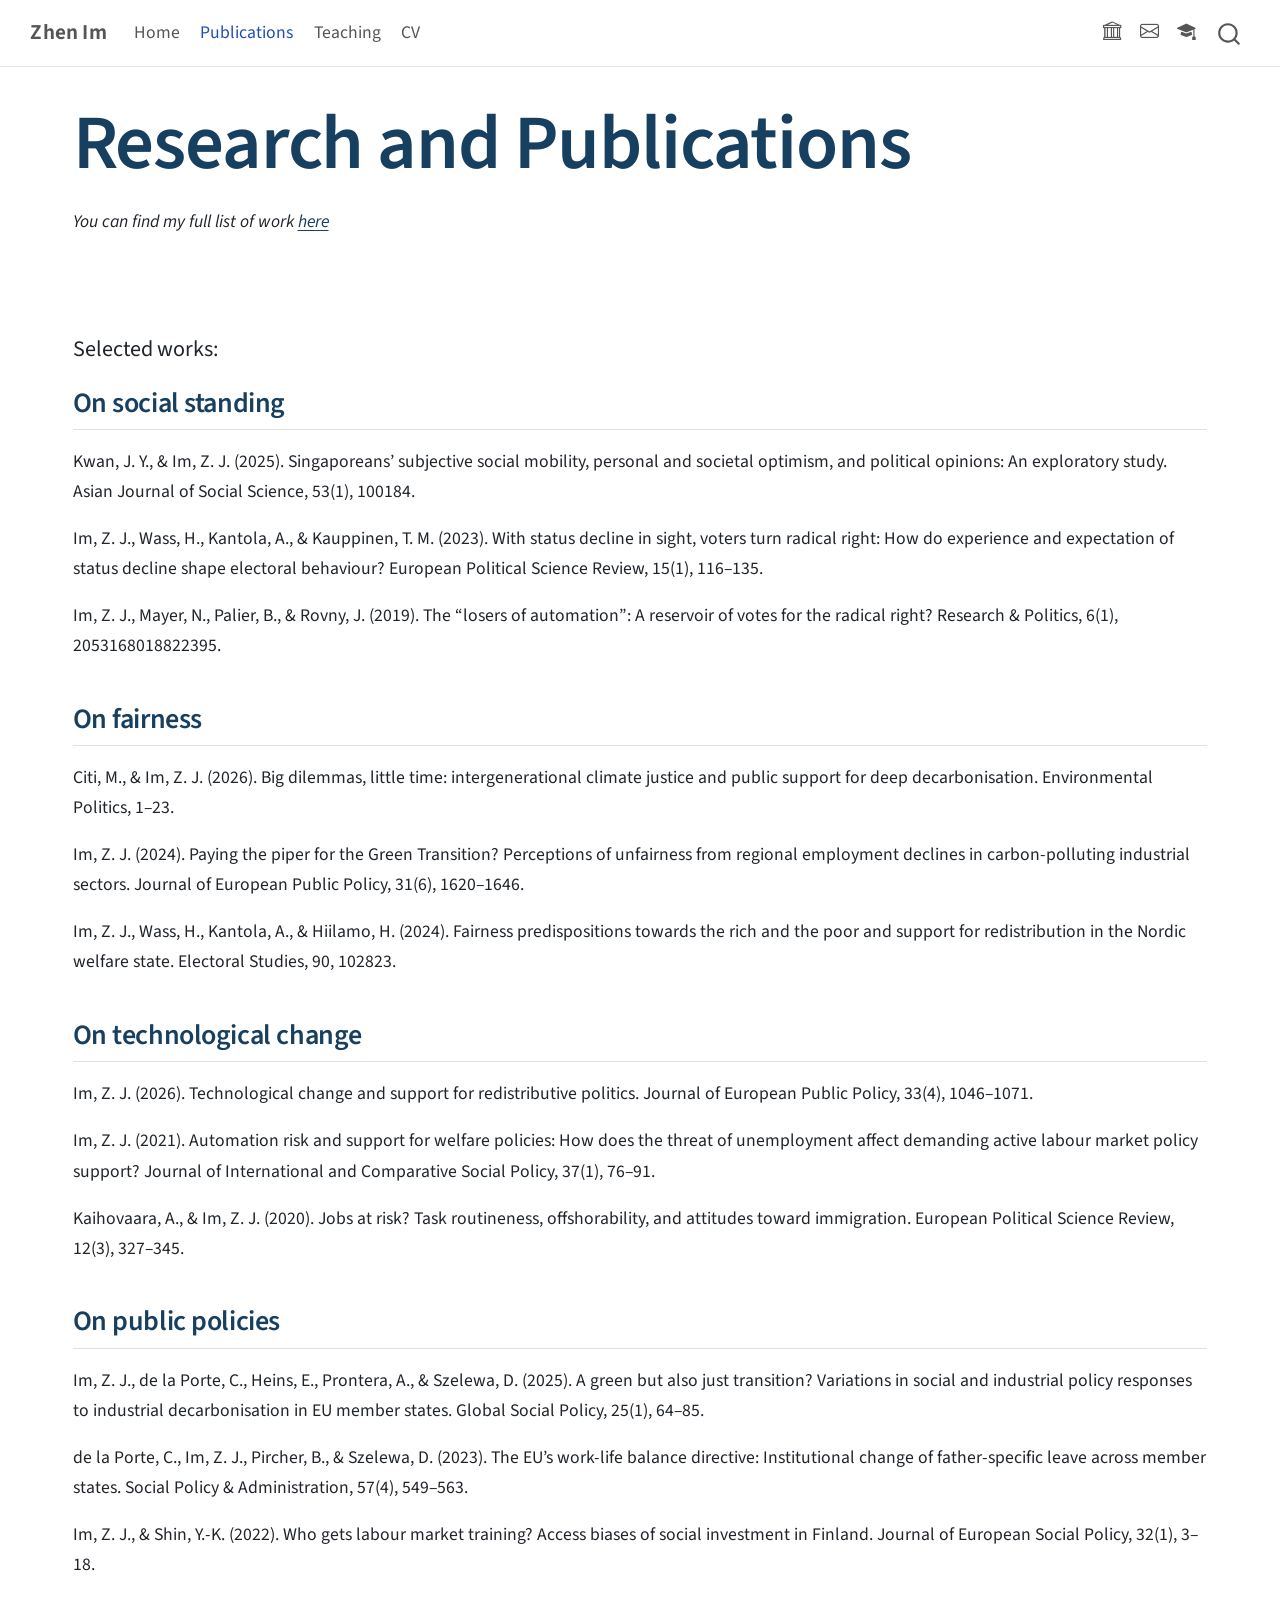
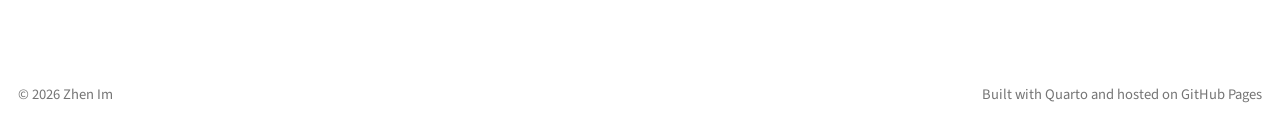
==== publications.html @ d4f25046 "Built site for gh-pages" ====
<!DOCTYPE html>
<html xmlns="http://www.w3.org/1999/xhtml" lang="en" xml:lang="en"><head>

<meta charset="utf-8">
<meta name="generator" content="quarto-1.11.9">

<meta name="viewport" content="width=device-width, initial-scale=1.0, user-scalable=yes">


<title>Research and Publications – Zhen Im</title>
<style>
/* Default styles provided by pandoc.
** See https://pandoc.org/MANUAL.html#variables-for-html for config info.
*/
span.smallcaps{font-variant: small-caps;}
div.columns{display: flex; gap: 1.5em;}
div.column{flex: auto;}
@media screen {
div.columns{gap: min(4vw, 1.5em);}
div.column{overflow-x: auto;}
}
div.hanging-indent{margin-left: 1.5em; text-indent: -1.5em;}
ul.task-list{list-style: none;}
ul.task-list li input[type="checkbox"] {
  width: 0.8em;
  margin: 0 0.8em 0.2em -1em; /* quarto-specific, see https://github.com/quarto-dev/quarto-cli/issues/4556 */ 
  vertical-align: middle;
}
</style>


<script src="site_libs/quarto-nav/quarto-nav.js"></script>
<script src="site_libs/quarto-nav/headroom.min.js"></script>
<script src="site_libs/clipboard/clipboard.min.js"></script>
<script src="site_libs/quarto-search/autocomplete.umd.js"></script>
<script src="site_libs/quarto-search/fuse.min.js"></script>
<script src="site_libs/quarto-search/quarto-search.js"></script>
<meta name="quarto:offset" content="./">
<script src="site_libs/quarto-html/quarto.js" type="module"></script>
<script src="site_libs/quarto-html/tabsets/tabsets.js" type="module"></script>
<script src="site_libs/quarto-html/scrollable-regions/scrollable-regions.js" type="module"></script>
<script src="site_libs/quarto-html/popper.min.js"></script>
<script src="site_libs/quarto-html/tippy.umd.min.js"></script>
<script src="site_libs/quarto-html/anchor.min.js"></script>
<link href="site_libs/quarto-html/tippy.css" rel="stylesheet">
<link href="site_libs/quarto-html/quarto-syntax-highlighting-63b5708e65d6cd79cd7618c58d0c21e7.css" rel="stylesheet" id="quarto-text-highlighting-styles">
<script src="site_libs/bootstrap/bootstrap.min.js"></script>
<link href="site_libs/bootstrap/bootstrap-icons.css" rel="stylesheet">
<link href="site_libs/bootstrap/bootstrap-48eea8e06ff06eb442a2daacfce5ac08.min.css" rel="stylesheet" append-hash="true" id="quarto-bootstrap" data-mode="light">
<script id="quarto-search-options" type="application/json">{
  "location": "navbar",
  "copy-button": false,
  "collapse-after": 3,
  "panel-placement": "end",
  "type": "overlay",
  "limit": 50,
  "keyboard-shortcut": [
    "f",
    "/",
    "s"
  ],
  "show-item-context": false,
  "language": {
    "search-no-results-text": "No results",
    "search-matching-documents-text": "matching documents",
    "search-copy-link-title": "Copy link to search",
    "search-hide-matches-text": "Hide additional matches",
    "search-more-match-text": "more match in this document",
    "search-more-matches-text": "more matches in this document",
    "search-clear-button-title": "Clear",
    "search-text-placeholder": "",
    "search-detached-cancel-button-title": "Cancel",
    "search-submit-button-title": "Submit",
    "search-label": "Search"
  }
}</script>
<style>html{ scroll-behavior: smooth; }</style>


<link rel="stylesheet" href="styles.css">
</head>

<body class="nav-fixed quarto-light"><a id="quarto-skip-link" class="visually-hidden-focusable" href="#quarto-document-content">Skip to main content</a>

<div id="quarto-search-results"></div>
  <header id="quarto-header" class="headroom fixed-top">
    <nav class="navbar navbar-expand-lg " data-bs-theme="dark" aria-label="Site">
      <div class="navbar-container container-fluid">
      <div class="navbar-brand-container mx-auto">
    <a class="navbar-brand" href="./index.html">
    <span class="navbar-title">Zhen Im</span>
    </a>
  </div>
          <button class="navbar-toggler" type="button" data-bs-toggle="collapse" data-bs-target="#navbarCollapse" aria-controls="navbarCollapse" aria-expanded="false" aria-label="Toggle navigation" onclick="if (window.quartoToggleHeadroom) { window.quartoToggleHeadroom(); }">
  <span class="navbar-toggler-icon"></span>
</button>
          <div class="collapse navbar-collapse" id="navbarCollapse">
            <ul class="navbar-nav navbar-nav-scroll me-auto">
  <li class="nav-item">
    <a class="nav-link" href="./index.html"> 
<span class="menu-text">Home</span></a>
  </li>  
  <li class="nav-item">
    <a class="nav-link active" href="./publications.html" aria-current="page"> 
<span class="menu-text">Publications</span></a>
  </li>  
  <li class="nav-item">
    <a class="nav-link" href="./teaching.html"> 
<span class="menu-text">Teaching</span></a>
  </li>  
  <li class="nav-item">
    <a class="nav-link" href="./cv.html"> 
<span class="menu-text">CV</span></a>
  </li>  
</ul>
            <ul class="navbar-nav navbar-nav-scroll ms-auto">
  <li class="nav-item compact">
    <a class="nav-link" href="https://www.lut.fi/en/profiles/zhen-im"> <i class="bi bi-bank" role="img" aria-label="University profile">
</i> 
<span class="menu-text"></span></a>
  </li>  
  <li class="nav-item compact">
    <a class="nav-link" href="mailto:Zhen.Im@lut.fi"> <i class="bi bi-envelope" role="img" aria-label="Email">
</i> 
<span class="menu-text"></span></a>
  </li>  
  <li class="nav-item compact">
    <a class="nav-link" href="https://scholar.google.com/citations?user=ouNIWlcAAAAJ&amp;hl=en"> <i class="bi bi-mortarboard-fill" role="img" aria-label="Google Scholar">
</i> 
<span class="menu-text"></span></a>
  </li>  
</ul>
          </div> <!-- /navcollapse -->
            <div class="quarto-navbar-tools">
</div>
            <div id="quarto-search" class="" title="Search"></div>
      </div> <!-- /container-fluid -->
    </nav>
</header>
<!-- content -->
<div id="quarto-content" class="quarto-container page-columns page-rows-contents page-layout-full page-navbar">
<!-- sidebar -->
<!-- margin-sidebar -->
    
<!-- main -->
<main class="content column-page" id="quarto-document-content" tabindex="-1">

<header id="title-block-header" class="quarto-title-block default">
<div class="quarto-title">
<h1 class="title">Research and Publications</h1>
</div>



<div class="quarto-title-meta column-page">

    
  
    
  </div>
  


</header>


<p><em>You can find my full list of work <a href="https://scholar.google.com/citations?user=ouNIWlcAAAAJ&amp;hl=en">here</a></em></p>
<p><br> <br></p>
<div class="hero-text">
<p><span style="font-size: 1.25em;">Selected works:</span></p>
</div>
<section id="on-social-standing" class="level2">
<h2 class="anchored" data-anchor-id="on-social-standing">On social standing</h2>
<p>Kwan, J. Y., &amp; Im, Z. J. (2025). Singaporeans’ subjective social mobility, personal and societal optimism, and political opinions: An exploratory study. Asian Journal of Social Science, 53(1), 100184.</p>
<p>Im, Z. J., Wass, H., Kantola, A., &amp; Kauppinen, T. M. (2023). With status decline in sight, voters turn radical right: How do experience and expectation of status decline shape electoral behaviour? European Political Science Review, 15(1), 116–135.</p>
<p>Im, Z. J., Mayer, N., Palier, B., &amp; Rovny, J. (2019). The “losers of automation”: A reservoir of votes for the radical right? Research &amp; Politics, 6(1), 2053168018822395.</p>
</section>
<section id="on-fairness" class="level2">
<h2 class="anchored" data-anchor-id="on-fairness">On fairness</h2>
<p>Citi, M., &amp; Im, Z. J. (2026). Big dilemmas, little time: intergenerational climate justice and public support for deep decarbonisation. Environmental Politics, 1–23.</p>
<p>Im, Z. J. (2024). Paying the piper for the Green Transition? Perceptions of unfairness from regional employment declines in carbon-polluting industrial sectors. Journal of European Public Policy, 31(6), 1620–1646.</p>
<p>Im, Z. J., Wass, H., Kantola, A., &amp; Hiilamo, H. (2024). Fairness predispositions towards the rich and the poor and support for redistribution in the Nordic welfare state. Electoral Studies, 90, 102823.</p>
</section>
<section id="on-technological-change" class="level2">
<h2 class="anchored" data-anchor-id="on-technological-change">On technological change</h2>
<p>Im, Z. J. (2026). Technological change and support for redistributive politics. Journal of European Public Policy, 33(4), 1046–1071.</p>
<p>Im, Z. J. (2021). Automation risk and support for welfare policies: How does the threat of unemployment affect demanding active labour market policy support? Journal of International and Comparative Social Policy, 37(1), 76–91.</p>
<p>Kaihovaara, A., &amp; Im, Z. J. (2020). Jobs at risk? Task routineness, offshorability, and attitudes toward immigration. European Political Science Review, 12(3), 327–345.</p>
</section>
<section id="on-public-policies" class="level2">
<h2 class="anchored" data-anchor-id="on-public-policies">On public policies</h2>
<p>Im, Z. J., de la Porte, C., Heins, E., Prontera, A., &amp; Szelewa, D. (2025). A green but also just transition? Variations in social and industrial policy responses to industrial decarbonisation in EU member states. Global Social Policy, 25(1), 64–85.</p>
<p>de la Porte, C., Im, Z. J., Pircher, B., &amp; Szelewa, D. (2023). The EU’s work-life balance directive: Institutional change of father-specific leave across member states. Social Policy &amp; Administration, 57(4), 549–563.</p>
<p>Im, Z. J., &amp; Shin, Y.-K. (2022). Who gets labour market training? Access biases of social investment in Finland. Journal of European Social Policy, 32(1), 3–18.</p>


</section>

</main> <!-- /main -->
<script id="quarto-html-after-body" type="application/javascript">
  window.document.addEventListener("DOMContentLoaded", function (event) {
    const icon = "";
    const anchorJS = new window.AnchorJS();
    anchorJS.options = {
      placement: 'right',
      icon: icon
    };
    anchorJS.add('.anchored');
    const isCodeAnnotation = (el) => {
      for (const clz of el.classList) {
        if (clz.startsWith('code-annotation-')) {                     
          return true;
        }
      }
      return false;
    }
    const onCopySuccess = function(e) {
      // button target
      const button = e.trigger;
      // don't keep focus
      button.blur();
      // flash "checked"
      button.classList.add('code-copy-button-checked');
      var currentTitle = button.getAttribute("title");
      button.setAttribute("title", "Copied!");
      let tooltip;
      if (window.bootstrap) {
        button.setAttribute("data-bs-toggle", "tooltip");
        button.setAttribute("data-bs-placement", "left");
        button.setAttribute("data-bs-title", "Copied!");
        tooltip = new bootstrap.Tooltip(button, 
          { trigger: "manual", 
            customClass: "code-copy-button-tooltip",
            offset: [0, -8]});
        tooltip.show();    
      }
      setTimeout(function() {
        if (tooltip) {
          tooltip.hide();
          button.removeAttribute("data-bs-title");
          button.removeAttribute("data-bs-toggle");
          button.removeAttribute("data-bs-placement");
        }
        button.setAttribute("title", currentTitle);
        button.classList.remove('code-copy-button-checked');
      }, 1000);
      // clear code selection
      e.clearSelection();
    }
    const getTextToCopy = function(trigger) {
      const outerScaffold = trigger.parentElement.cloneNode(true);
      const codeEl = outerScaffold.querySelector('code');
      for (const childEl of codeEl.children) {
        if (isCodeAnnotation(childEl)) {
          childEl.remove();
        }
      }
      return codeEl.innerText;
    }
    const clipboard = new window.ClipboardJS('.code-copy-button:not([data-in-quarto-modal])', {
      text: getTextToCopy
    });
    clipboard.on('success', onCopySuccess);
    if (window.document.getElementById('quarto-embedded-source-code-modal')) {
      const clipboardModal = new window.ClipboardJS('.code-copy-button[data-in-quarto-modal]', {
        text: getTextToCopy,
        container: window.document.getElementById('quarto-embedded-source-code-modal')
      });
      clipboardModal.on('success', onCopySuccess);
    }
      var localhostRegex = new RegExp(/^(?:http|https):\/\/localhost\:?[0-9]*\//);
      var mailtoRegex = new RegExp(/^mailto:/);
        var filterRegex = new RegExp("https:\/\/zhen-im\.github\.io");
      const newWindowLabel = "(opens in a new tab)";
      const newWindowNoteId = "quarto-ext-newwindow-label";
      // Links reference one hidden label through aria-describedby, so the
      // announcement never changes their accessible name.
      var describeNewWindow = (link) => {
        if (!window.document.getElementById(newWindowNoteId)) {
          var newWindowNote = window.document.createElement("span");
          newWindowNote.id = newWindowNoteId;
          newWindowNote.hidden = true;
          newWindowNote.textContent = newWindowLabel;
          window.document.body.appendChild(newWindowNote);
        }
        var describedBy = (link.getAttribute("aria-describedby") || "").split(/\s+/).filter(Boolean);
        if (!describedBy.includes(newWindowNoteId)) {
          describedBy.push(newWindowNoteId);
          link.setAttribute("aria-describedby", describedBy.join(" "));
        }
      }
      var isInternal = (href) => {
          return filterRegex.test(href) || localhostRegex.test(href) || mailtoRegex.test(href);
      }
      // Inspect non-navigation links and adorn them if external
      window.quartoDecorateExternalLinks = function (root) {
     var links = (root || window.document).querySelectorAll('a[href]:not(.nav-link):not(.navbar-brand):not(.toc-action):not(.sidebar-link):not(.sidebar-item-toggle):not(.pagination-link):not(.no-external):not([aria-hidden]):not(.dropdown-item):not(.quarto-navigation-tool):not(.about-link)');
      for (var i=0; i<links.length; i++) {
        const link = links[i];
        if (!isInternal(link.href)) {
          // undo the damage that might have been done by quarto-nav.js in the case of
          // links that we want to consider external
          if (link.dataset.originalHref !== undefined) {
            link.href = link.dataset.originalHref;
          }
            // target, if specified
            link.setAttribute("target", "_blank");
            if (link.getAttribute("rel") === null) {
              link.setAttribute("rel", "noopener");
            }
            describeNewWindow(link);
          if (!link.classList.contains('no-external-icon')) {
          }
        }
      }
      };
      window.quartoDecorateExternalLinks(window.document);
    // Esc closes the popup (WCAG 1.4.13) and focus leaving both trigger and
    // popup closes it (WCAG 2.4.11); tippy handles neither for interactive popups.
    const hideOnEscAndFocusOut = {
      name: 'hideOnEscAndFocusOut',
      defaultValue: true,
      fn(instance) {
        const dismiss = () => {
          // A show scheduled by the trigger delay would otherwise reopen it
          instance.clearDelayTimeouts();
          instance.hide();
        };
        const onKeyDown = (event) => {
          if (event.key !== 'Escape') {
            return;
          }
          // Keep Esc from also reaching page handlers (e.g. reveal.js overview),
          // except an open reveal.js slide menu, which Esc should close too.
          // The menu handles keys only when its keyboard option is on.
          const menuHandlesEsc = window.Reveal?.getPlugin?.('menu')?.isOpen() &&
            window.Reveal.getConfig().menu?.keyboard !== false;
          if (!menuHandlesEsc) {
            event.stopPropagation();
          }
          if (instance.popper.contains(window.document.activeElement)) {
            // Disabled while refocusing so the focus trigger does not reopen it
            instance.disable();
            instance.reference.focus();
            instance.enable();
          }
          dismiss();
        };
        const onFocusOut = (event) => {
          const target = event.relatedTarget;
          if (target && !instance.reference.contains(target) &&
              !instance.popper.contains(target)) {
            dismiss();
          }
        };
        // On the trigger too: a click trigger (code-annotations: select) has no
        // blur handling. Attached for the instance's lifetime so leaving the
        // trigger also cancels a show still pending on the trigger delay.
        instance.reference.addEventListener('focusout', onFocusOut);
        return {
          onShow() {
            window.document.addEventListener('keydown', onKeyDown, true);
            instance.popper.addEventListener('focusout', onFocusOut);
          },
          onHide() {
            window.document.removeEventListener('keydown', onKeyDown, true);
            instance.popper.removeEventListener('focusout', onFocusOut);
          },
          onDestroy() {
            instance.reference.removeEventListener('focusout', onFocusOut);
          },
        };
      },
    };
    function tippyHover(el, contentFn, onTriggerFn, onUntriggerFn) {
      const config = {
        allowHTML: true,
        maxWidth: 500,
        delay: 100,
        arrow: false,
        appendTo: function(el) {
            return el.parentElement;
        },
        interactive: true,
        interactiveBorder: 10,
        theme: 'quarto',
        placement: 'bottom-start',
        plugins: [hideOnEscAndFocusOut],
      };
      if (contentFn) {
        config.content = contentFn;
      }
      if (onTriggerFn) {
        config.onTrigger = onTriggerFn;
      }
      if (onUntriggerFn) {
        config.onUntrigger = onUntriggerFn;
      }
      window.tippy(el, config); 
    }
    const noterefs = window.document.querySelectorAll('a[role="doc-noteref"]');
    for (var i=0; i<noterefs.length; i++) {
      const ref = noterefs[i];
      tippyHover(ref, function() {
        // use id or data attribute instead here
        let href = ref.getAttribute('data-footnote-href') || ref.getAttribute('href');
        try { href = new URL(href).hash; } catch {}
        const id = href.replace(/^#\/?/, "");
        const note = window.document.getElementById(id);
        if (note) {
          return note.innerHTML;
        } else {
          return "";
        }
      });
    }
    const xrefs = window.document.querySelectorAll('a.quarto-xref');
    const processXRef = (id, note) => {
      // Strip column container classes
      const stripColumnClz = (el) => {
        el.classList.remove("page-full", "page-columns");
        if (el.children) {
          for (const child of el.children) {
            stripColumnClz(child);
          }
        }
      }
      stripColumnClz(note)
      if (id === null || id.startsWith('sec-')) {
        // Special case sections, only their first couple elements
        const container = document.createElement("div");
        if (note.children && note.children.length > 2) {
          container.appendChild(note.children[0].cloneNode(true));
          for (let i = 1; i < note.children.length; i++) {
            const child = note.children[i];
            if (child.tagName === "P" && child.innerText === "") {
              continue;
            } else {
              container.appendChild(child.cloneNode(true));
              break;
            }
          }
          if (window.Quarto?.typesetMath) {
            window.Quarto.typesetMath(container);
          }
          return container.innerHTML
        } else {
          if (window.Quarto?.typesetMath) {
            window.Quarto.typesetMath(note);
          }
          return note.innerHTML;
        }
      } else {
        // Remove any anchor links if they are present
        const anchorLink = note.querySelector('a.anchorjs-link');
        if (anchorLink) {
          anchorLink.remove();
        }
        if (window.Quarto?.typesetMath) {
          window.Quarto.typesetMath(note);
        }
        if (note.classList.contains("callout")) {
          return note.outerHTML;
        } else {
          return note.innerHTML;
        }
      }
    }
    for (var i=0; i<xrefs.length; i++) {
      const xref = xrefs[i];
      tippyHover(xref, undefined, function(instance) {
        instance.disable();
        let url = xref.getAttribute('href');
        let hash = undefined; 
        if (url.startsWith('#')) {
          hash = url;
        } else {
          try { hash = new URL(url).hash; } catch {}
        }
        if (hash) {
          const id = hash.replace(/^#\/?/, "");
          const note = window.document.getElementById(id);
          if (note !== null) {
            try {
              const html = processXRef(id, note.cloneNode(true));
              instance.setContent(html);
            } finally {
              instance.enable();
              instance.show();
            }
          } else {
            // See if we can fetch this
            fetch(url.split('#')[0])
            .then(res => res.text())
            .then(html => {
              const parser = new DOMParser();
              const htmlDoc = parser.parseFromString(html, "text/html");
              const note = htmlDoc.getElementById(id);
              if (note !== null) {
                const html = processXRef(id, note);
                instance.setContent(html);
              } 
            }).finally(() => {
              instance.enable();
              instance.show();
            });
          }
        } else {
          // See if we can fetch a full url (with no hash to target)
          // This is a special case and we should probably do some content thinning / targeting
          fetch(url)
          .then(res => res.text())
          .then(html => {
            const parser = new DOMParser();
            const htmlDoc = parser.parseFromString(html, "text/html");
            const note = htmlDoc.querySelector('main.content');
            if (note !== null) {
              // This should only happen for chapter cross references
              // (since there is no id in the URL)
              // remove the first header
              if (note.children.length > 0 && note.children[0].tagName === "HEADER") {
                note.children[0].remove();
              }
              const html = processXRef(null, note);
              instance.setContent(html);
            } 
          }).finally(() => {
            instance.enable();
            instance.show();
          });
        }
      }, function(instance) {
      });
    }
        let selectedAnnoteEl;
        const selectorForAnnotation = ( cell, annotation) => {
          let cellAttr = 'data-code-cell="' + cell + '"';
          let lineAttr = 'data-code-annotation="' +  annotation + '"';
          const selector = 'span[' + cellAttr + '][' + lineAttr + ']';
          return selector;
        }
        const selectCodeLines = (annoteEl) => {
          const doc = window.document;
          const targetCell = annoteEl.getAttribute("data-target-cell");
          const targetAnnotation = annoteEl.getAttribute("data-target-annotation");
          const annoteSpan = window.document.querySelector(selectorForAnnotation(targetCell, targetAnnotation));
          const lines = annoteSpan.getAttribute("data-code-lines").split(",");
          const lineIds = lines.map((line) => {
            return targetCell + "-" + line;
          })
          // Each band is positioned against its own containing block, which is
          // not the offsetParent of the lines, so place it from client rects.
          const placeBand = (band, firstEl, lastEl, codeBlock) => {
            const container = band.offsetParent;
            if (container === null) {
              return;
            }
            const containerRect = container.getBoundingClientRect();
            // Reveal.js scales slides with a transform, so convert client
            // pixels back to the CSS pixels of the container.
            const scale = containerRect.height / container.offsetHeight || 1;
            const firstRect = firstEl.getBoundingClientRect();
            const lastRect = lastEl.getBoundingClientRect();
            const top = (firstRect.top - containerRect.top) / scale - container.clientTop + container.scrollTop;
            const height = (lastRect.bottom - firstRect.top) / scale;
            band.style.top = top - 2 + "px";
            band.style.height = height + 4 + "px";
            if (codeBlock) {
              // Without the copy button wrapper, the containing block is wider
              // than the code block, so span the code block explicitly.
              const blockRect = codeBlock.getBoundingClientRect();
              band.style.left = (blockRect.left - containerRect.left) / scale - container.clientLeft + container.scrollLeft + "px";
              band.style.width = blockRect.width / scale + "px";
            }
          };
          if (lineIds.length > 0) {
            const el = window.document.getElementById(lineIds[0]);
            const lastEl = window.document.getElementById(lineIds[lineIds.length - 1]);
            const parent = el.parentElement.parentElement;
            // cook up a div (if necessary) and position it
            let div = window.document.getElementById("code-annotation-line-highlight");
            if (div === null) {
              div = window.document.createElement("div");
              div.setAttribute("id", "code-annotation-line-highlight");
              div.style.position = 'absolute';
              parent.appendChild(div);
            }
            placeBand(div, el, lastEl, parent.closest("div.sourceCode") || parent);
            let gutterDiv = window.document.getElementById("code-annotation-line-highlight-gutter");
            if (gutterDiv === null) {
              gutterDiv = window.document.createElement("div");
              gutterDiv.setAttribute("id", "code-annotation-line-highlight-gutter");
              gutterDiv.style.position = 'absolute';
              const codeCell = window.document.getElementById(targetCell);
              const gutter = codeCell.querySelector('.code-annotation-gutter');
              gutter.appendChild(gutterDiv);
            }
            placeBand(gutterDiv, el, lastEl);
            selectedAnnoteEl = annoteEl;
          }
        };
        const unselectCodeLines = () => {
          const elementsIds = ["code-annotation-line-highlight", "code-annotation-line-highlight-gutter"];
          elementsIds.forEach((elId) => {
            const div = window.document.getElementById(elId);
            if (div) {
              div.remove();
            }
          });
          selectedAnnoteEl = undefined;
        };
          // Handle positioning of the toggle
      window.addEventListener(
        "resize",
        throttle(() => {
          elRect = undefined;
          if (selectedAnnoteEl) {
            selectCodeLines(selectedAnnoteEl);
          }
        }, 10)
      );
      function throttle(fn, ms) {
      let throttle = false;
      let timer;
        return (...args) => {
          if(!throttle) { // first call gets through
              fn.apply(this, args);
              throttle = true;
          } else { // all the others get throttled
              if(timer) clearTimeout(timer); // cancel #2
              timer = setTimeout(() => {
                fn.apply(this, args);
                timer = throttle = false;
              }, ms);
          }
        };
      }
        // Attach click handler to the DT
        const annoteDls = window.document.querySelectorAll('dt[data-target-cell]');
        for (const annoteDlNode of annoteDls) {
          annoteDlNode.addEventListener('click', (event) => {
            const clickedEl = event.target;
            if (clickedEl !== selectedAnnoteEl) {
              unselectCodeLines();
              const activeEl = window.document.querySelector('dt[data-target-cell].code-annotation-active');
              if (activeEl) {
                activeEl.classList.remove('code-annotation-active');
              }
              selectCodeLines(clickedEl);
              clickedEl.classList.add('code-annotation-active');
            } else {
              // Unselect the line
              unselectCodeLines();
              clickedEl.classList.remove('code-annotation-active');
            }
          });
        }
    const findCites = (el) => {
      const parentEl = el.parentElement;
      if (parentEl) {
        const cites = parentEl.dataset.cites;
        if (cites) {
          return {
            el,
            cites: cites.split(' ')
          };
        } else {
          return findCites(el.parentElement)
        }
      } else {
        return undefined;
      }
    };
    var bibliorefs = window.document.querySelectorAll('a[role="doc-biblioref"]');
    for (var i=0; i<bibliorefs.length; i++) {
      const ref = bibliorefs[i];
      const citeInfo = findCites(ref);
      if (citeInfo) {
        tippyHover(citeInfo.el, function() {
          var popup = window.document.createElement('div');
          citeInfo.cites.forEach(function(cite) {
            var citeDiv = window.document.createElement('div');
            citeDiv.classList.add('hanging-indent');
            citeDiv.classList.add('csl-entry');
            var biblioDiv = window.document.getElementById('ref-' + cite);
            if (biblioDiv) {
              citeDiv.innerHTML = biblioDiv.innerHTML;
            }
            popup.appendChild(citeDiv);
          });
          return popup.innerHTML;
        });
      }
    }
  });
  </script>
  <script type="application/javascript">
  window.quartoScrollableRegionsLabels = {"code":"Scrollable code","output":"Scrollable output"};
  </script>
</div> <!-- /content -->
<footer class="footer">
  <div class="nav-footer">
    <div class="nav-footer-left">
<p>© 2026 Zhen Im</p>
</div>   
    <div class="nav-footer-center">
      &nbsp;
    </div>
    <div class="nav-footer-right">
<p>Built with Quarto and hosted on GitHub Pages</p>
</div>
  </div>
</footer>




<script src="site_libs/quarto-html/zenscroll-min.js"></script>
</body></html>
---- site_libs/quarto-html/tippy.css ----
.tippy-box[data-animation=fade][data-state=hidden]{opacity:0}[data-tippy-root]{max-width:calc(100vw - 10px)}.tippy-box{position:relative;background-color:#333;color:#fff;border-radius:4px;font-size:14px;line-height:1.4;white-space:normal;outline:0;transition-property:transform,visibility,opacity}.tippy-box[data-placement^=top]>.tippy-arrow{bottom:0}.tippy-box[data-placement^=top]>.tippy-arrow:before{bottom:-7px;left:0;border-width:8px 8px 0;border-top-color:initial;transform-origin:center top}.tippy-box[data-placement^=bottom]>.tippy-arrow{top:0}.tippy-box[data-placement^=bottom]>.tippy-arrow:before{top:-7px;left:0;border-width:0 8px 8px;border-bottom-color:initial;transform-origin:center bottom}.tippy-box[data-placement^=left]>.tippy-arrow{right:0}.tippy-box[data-placement^=left]>.tippy-arrow:before{border-width:8px 0 8px 8px;border-left-color:initial;right:-7px;transform-origin:center left}.tippy-box[data-placement^=right]>.tippy-arrow{left:0}.tippy-box[data-placement^=right]>.tippy-arrow:before{left:-7px;border-width:8px 8px 8px 0;border-right-color:initial;transform-origin:center right}.tippy-box[data-inertia][data-state=visible]{transition-timing-function:cubic-bezier(.54,1.5,.38,1.11)}.tippy-arrow{width:16px;height:16px;color:#333}.tippy-arrow:before{content:"";position:absolute;border-color:transparent;border-style:solid}.tippy-content{position:relative;padding:5px 9px;z-index:1}
---- site_libs/quarto-html/quarto-syntax-highlighting-63b5708e65d6cd79cd7618c58d0c21e7.css ----
/* quarto syntax highlight colors */
:root {
  --quarto-hl-ot-color: #003B4F;
  --quarto-hl-at-color: #657422;
  --quarto-hl-ss-color: #20794D;
  --quarto-hl-an-color: #5E5E5E;
  --quarto-hl-fu-color: #4758AB;
  --quarto-hl-st-color: #20794D;
  --quarto-hl-cf-color: #003B4F;
  --quarto-hl-op-color: #5E5E5E;
  --quarto-hl-er-color: #AD0000;
  --quarto-hl-bn-color: #AD0000;
  --quarto-hl-al-color: #AD0000;
  --quarto-hl-va-color: #111111;
  --quarto-hl-bu-color: inherit;
  --quarto-hl-ex-color: inherit;
  --quarto-hl-pp-color: #AD0000;
  --quarto-hl-in-color: #5E5E5E;
  --quarto-hl-vs-color: #20794D;
  --quarto-hl-wa-color: #5E5E5E;
  --quarto-hl-do-color: #5E5E5E;
  --quarto-hl-im-color: #00769E;
  --quarto-hl-ch-color: #20794D;
  --quarto-hl-dt-color: #AD0000;
  --quarto-hl-fl-color: #AD0000;
  --quarto-hl-co-color: #5E5E5E;
  --quarto-hl-cv-color: #5E5E5E;
  --quarto-hl-cn-color: #8f5902;
  --quarto-hl-sc-color: #5E5E5E;
  --quarto-hl-dv-color: #AD0000;
  --quarto-hl-kw-color: #003B4F;
}

/* other quarto variables */
:root {
  --quarto-font-monospace: SFMono-Regular, Menlo, Monaco, Consolas, "Liberation Mono", "Courier New", monospace;
}

/* syntax highlight based on Pandoc's rules */
pre > code.sourceCode > span {
  color: #003B4F;
}

code.sourceCode > span {
  color: #003B4F;
}

div.sourceCode,
div.sourceCode pre.sourceCode {
  color: #003B4F;
}

/* Normal */
code span {
  color: #003B4F;
}

/* Alert */
code span.al {
  color: #AD0000;
  font-style: inherit;
}

/* Annotation */
code span.an {
  color: #5E5E5E;
  font-style: inherit;
}

/* Attribute */
code span.at {
  color: #657422;
  font-style: inherit;
}

/* BaseN */
code span.bn {
  color: #AD0000;
  font-style: inherit;
}

/* BuiltIn */
code span.bu {
  font-style: inherit;
}

/* ControlFlow */
code span.cf {
  color: #003B4F;
  font-weight: bold;
  font-style: inherit;
}

/* Char */
code span.ch {
  color: #20794D;
  font-style: inherit;
}

/* Constant */
code span.cn {
  color: #8f5902;
  font-style: inherit;
}

/* Comment */
code span.co {
  color: #5E5E5E;
  font-style: inherit;
}

/* CommentVar */
code span.cv {
  color: #5E5E5E;
  font-style: italic;
}

/* Documentation */
code span.do {
  color: #5E5E5E;
  font-style: italic;
}

/* DataType */
code span.dt {
  color: #AD0000;
  font-style: inherit;
}

/* DecVal */
code span.dv {
  color: #AD0000;
  font-style: inherit;
}

/* Error */
code span.er {
  color: #AD0000;
  font-style: inherit;
}

/* Extension */
code span.ex {
  font-style: inherit;
}

/* Float */
code span.fl {
  color: #AD0000;
  font-style: inherit;
}

/* Function */
code span.fu {
  color: #4758AB;
  font-style: inherit;
}

/* Import */
code span.im {
  color: #00769E;
  font-style: inherit;
}

/* Information */
code span.in {
  color: #5E5E5E;
  font-style: inherit;
}

/* Keyword */
code span.kw {
  color: #003B4F;
  font-weight: bold;
  font-style: inherit;
}

/* Operator */
code span.op {
  color: #5E5E5E;
  font-style: inherit;
}

/* Other */
code span.ot {
  color: #003B4F;
  font-style: inherit;
}

/* Preprocessor */
code span.pp {
  color: #AD0000;
  font-style: inherit;
}

/* SpecialChar */
code span.sc {
  color: #5E5E5E;
  font-style: inherit;
}

/* SpecialString */
code span.ss {
  color: #20794D;
  font-style: inherit;
}

/* String */
code span.st {
  color: #20794D;
  font-style: inherit;
}

/* Variable */
code span.va {
  color: #111111;
  font-style: inherit;
}

/* VerbatimString */
code span.vs {
  color: #20794D;
  font-style: inherit;
}

/* Warning */
code span.wa {
  color: #5E5E5E;
  font-style: italic;
}

.prevent-inlining {
  content: "</";
}

/*# sourceMappingURL=054cc16b9e9817627be6994582d2ffb5.css.map */
---- styles.css ----
/* Restrained academic styling inspired by clean political-science websites */
:root {
  --accent: #173f5f;
  --text: #20252b;
  --muted: #5f6b76;
  --line: #dfe5ea;
  --soft: #f5f7f9;
}

body {
  color: var(--text);
  font-size: 1.04rem;
  line-height: 1.7;
}

.navbar {
  border-bottom: 1px solid var(--line);
  background: rgba(255,255,255,.97);
}

.navbar-title {
  font-weight: 650;
  letter-spacing: .01em;
}

h1, h2, h3 {
  color: var(--accent);
  letter-spacing: -.015em;
}

h1 { font-size: clamp(2.4rem, 6vw, 4.6rem); }
h2 { margin-top: 2.4rem; }

a { color: var(--accent); }

.hero {
  display: grid;
  grid-template-columns: minmax(0, 1.6fr) minmax(240px, .7fr);
  gap: clamp(2rem, 6vw, 5rem);
  align-items: center;
  padding: clamp(2.5rem, 8vw, 6rem) 0 3rem;
}

.hero h1 { margin-bottom: .15rem; }
.hero h2 {
  margin-top: 0;
  color: var(--muted);
  font-size: 1.2rem;
  font-weight: 500;
}

.hero-photo img {
  width: 100%;
  max-width: 360px;
  aspect-ratio: 4 / 5;
  object-fit: cover;
  border-radius: 3px;
  box-shadow: 0 12px 35px rgba(20,35,50,.13);
}

.btn-primary {
  background-color: var(--accent);
  border-color: var(--accent);
}

.btn-outline-primary {
  color: var(--accent);
  border-color: var(--accent);
  margin-left: .4rem;
}

.research-grid {
  display: grid;
  grid-template-columns: repeat(3, minmax(0, 1fr));
  gap: 1.2rem;
  margin: 1.2rem 0 2.5rem;
}

.research-item {
  border-top: 3px solid var(--accent);
  padding: 1.1rem 0;
}

.research-item h3 {
  margin-top: 0;
  font-size: 1.15rem;
}

.page-footer {
  border-top: 1px solid var(--line);
  color: var(--muted);
}

@media (max-width: 760px) {
  .hero { grid-template-columns: 1fr; }
  .hero-photo { order: -1; }
  .hero-photo img { max-width: 230px; }
  .research-grid { grid-template-columns: 1fr; }
}
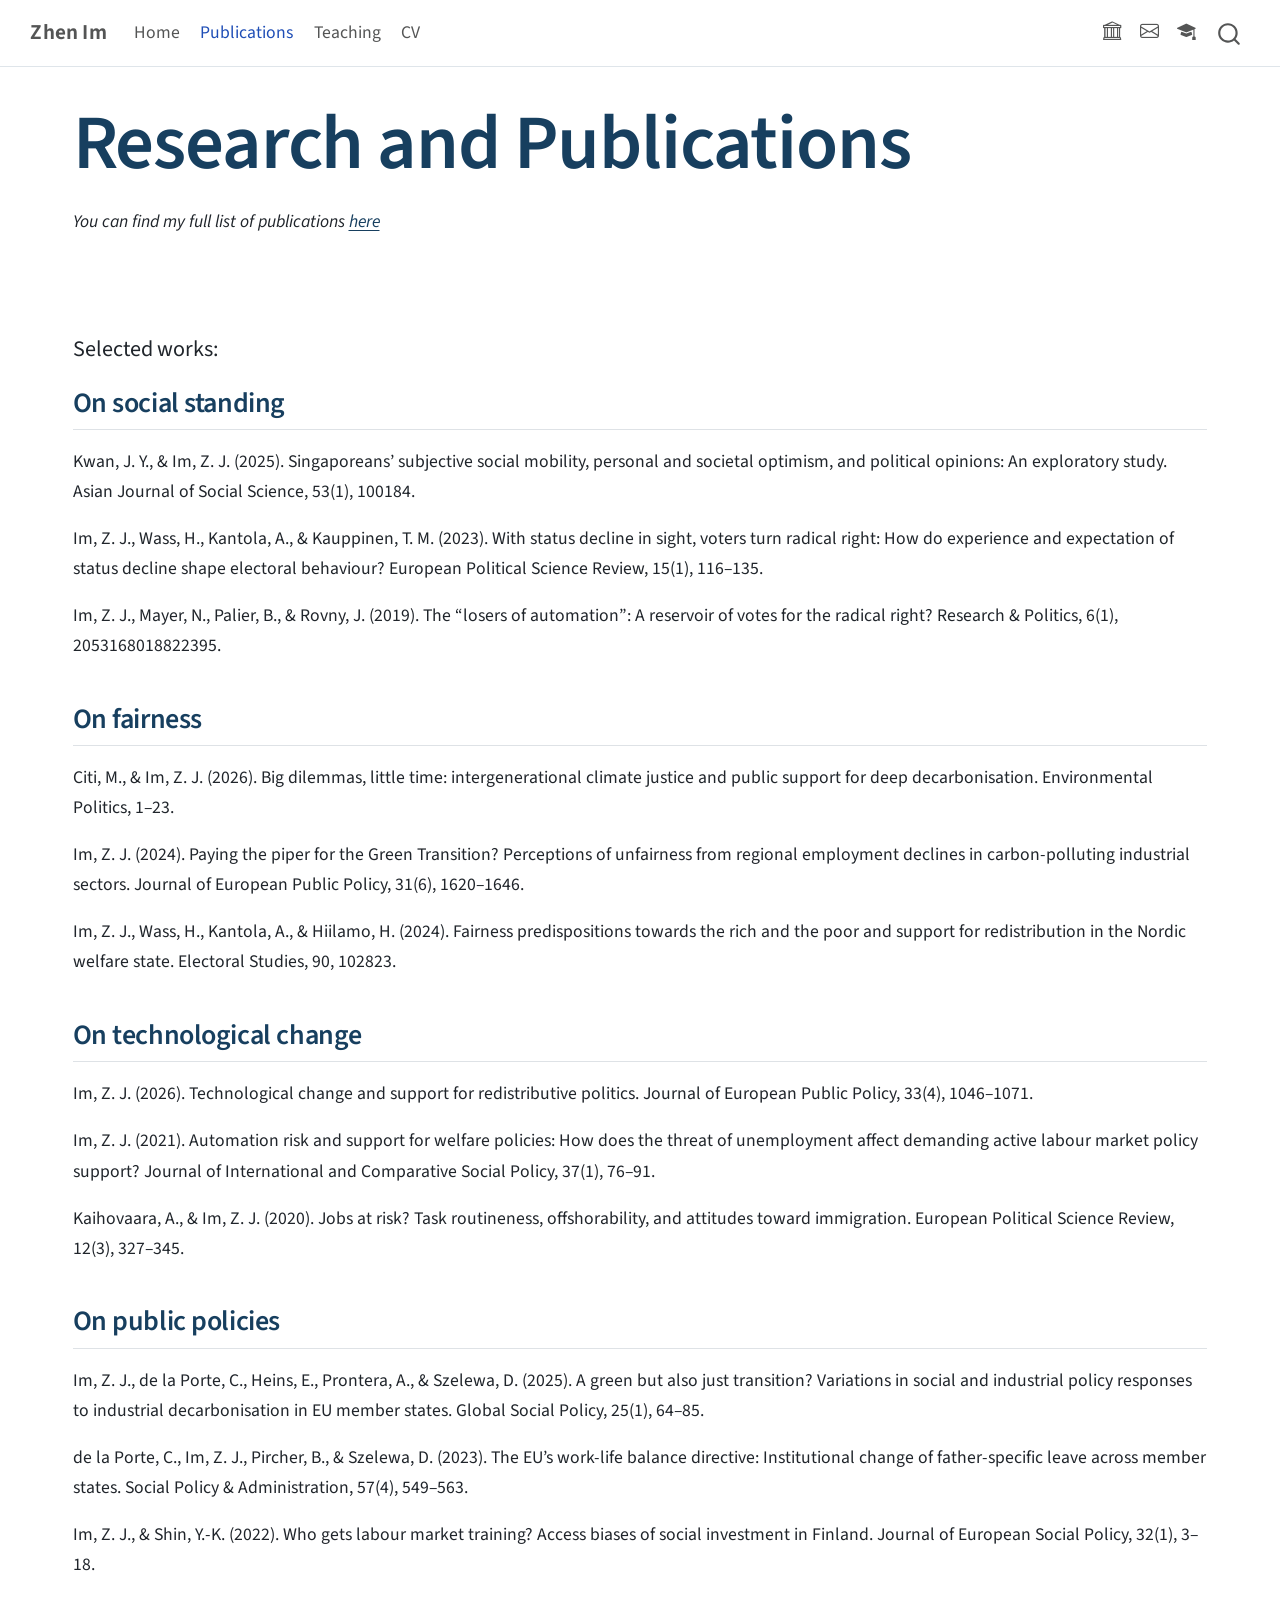
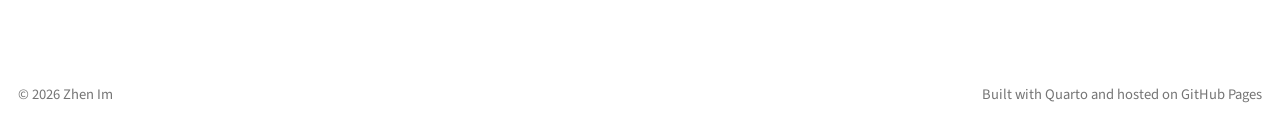
==== commit 0a6f9a8e: "Built site for gh-pages" ====
--- a/publications.html
+++ b/publications.html
@@ -164,7 +164,7 @@
 </header>
 
 
-<p><em>You can find my full list of work <a href="https://scholar.google.com/citations?user=ouNIWlcAAAAJ&amp;hl=en">here</a></em></p>
+<p><em>You can find my full list of publications <a href="https://scholar.google.com/citations?user=ouNIWlcAAAAJ&amp;hl=en">here</a></em></p>
 <p><br> <br></p>
 <div class="hero-text">
 <p><span style="font-size: 1.25em;">Selected works:</span></p>
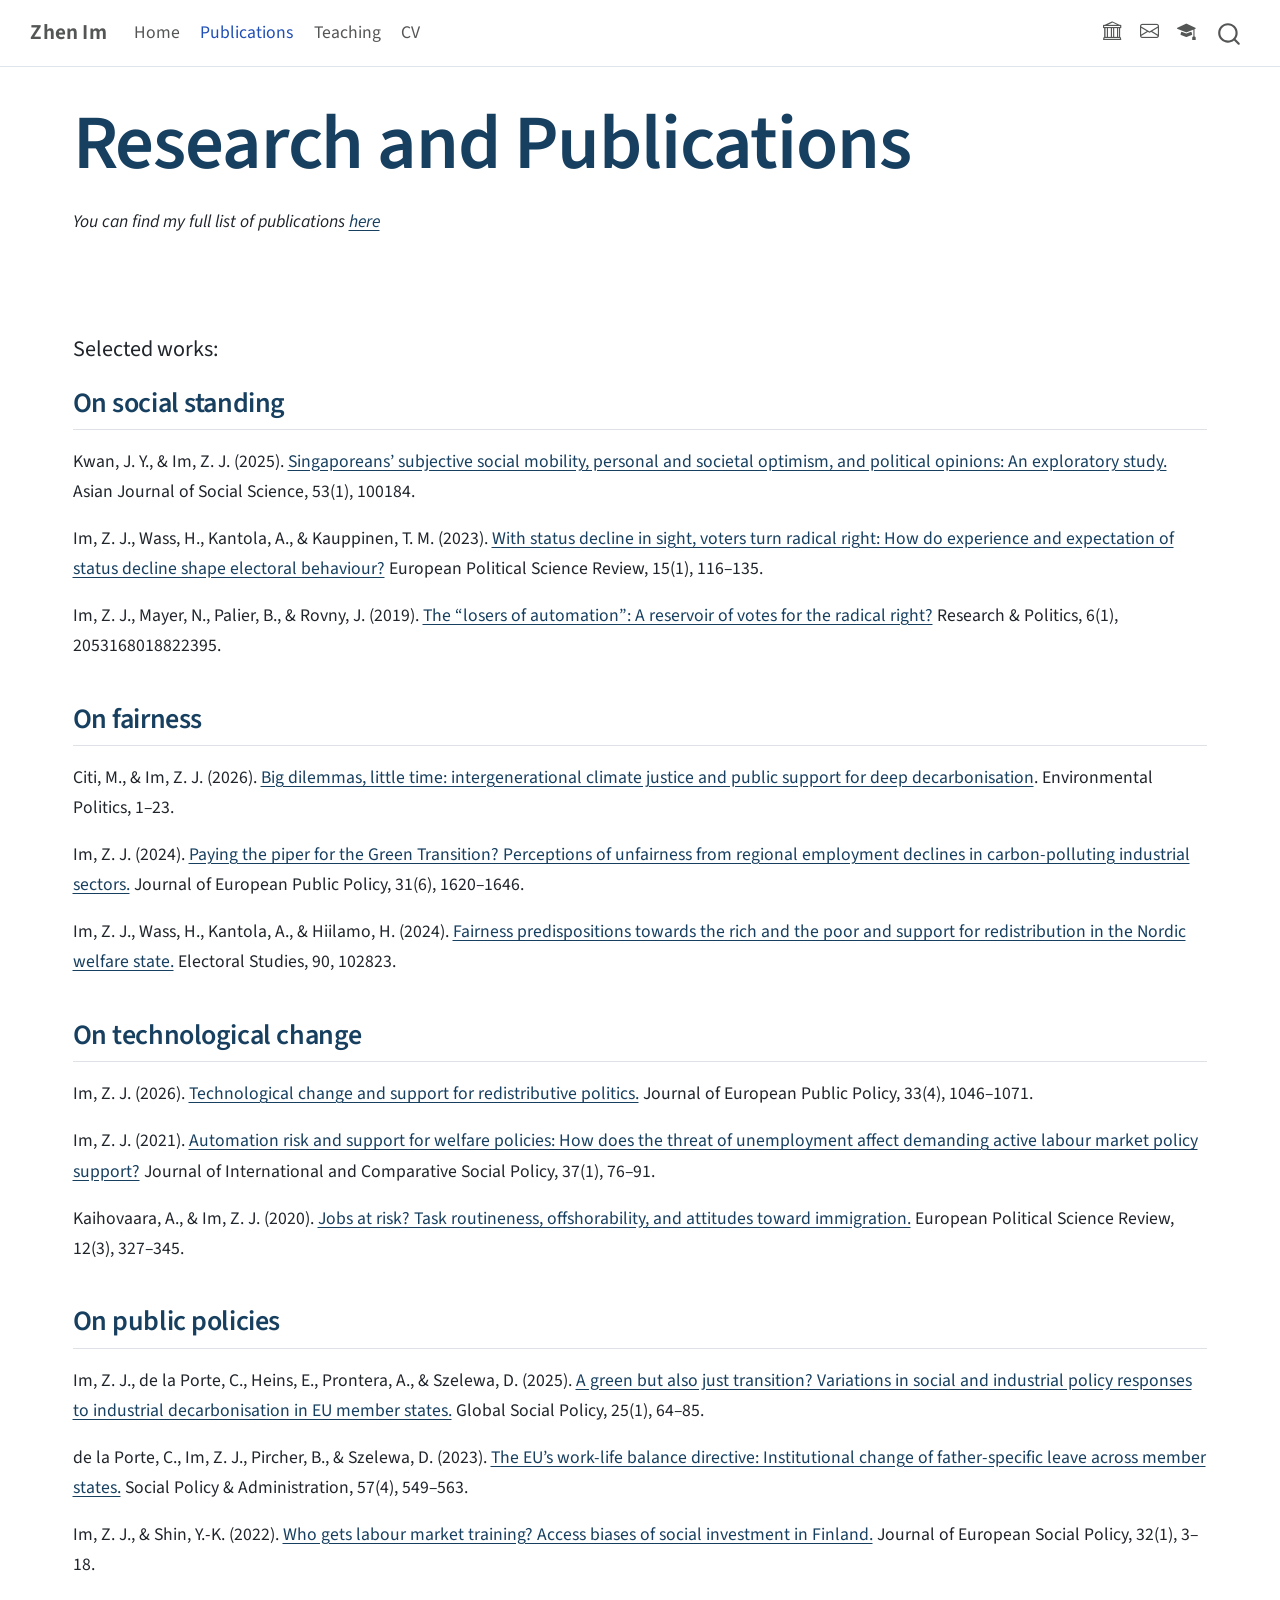
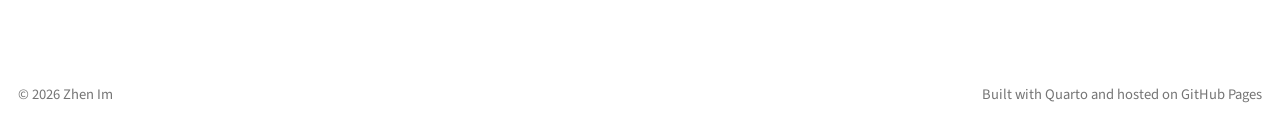
==== commit d1ac0bad: "Built site for gh-pages" ====
--- a/publications.html
+++ b/publications.html
@@ -171,27 +171,27 @@
 </div>
 <section id="on-social-standing" class="level2">
 <h2 class="anchored" data-anchor-id="on-social-standing">On social standing</h2>
-<p>Kwan, J. Y., &amp; Im, Z. J. (2025). Singaporeans’ subjective social mobility, personal and societal optimism, and political opinions: An exploratory study. Asian Journal of Social Science, 53(1), 100184.</p>
-<p>Im, Z. J., Wass, H., Kantola, A., &amp; Kauppinen, T. M. (2023). With status decline in sight, voters turn radical right: How do experience and expectation of status decline shape electoral behaviour? European Political Science Review, 15(1), 116–135.</p>
-<p>Im, Z. J., Mayer, N., Palier, B., &amp; Rovny, J. (2019). The “losers of automation”: A reservoir of votes for the radical right? Research &amp; Politics, 6(1), 2053168018822395.</p>
+<p>Kwan, J. Y., &amp; Im, Z. J. (2025). <a href="https://doi.org/10.1016/j.ajss.2025.100184">Singaporeans’ subjective social mobility, personal and societal optimism, and political opinions: An exploratory study.</a> Asian Journal of Social Science, 53(1), 100184.</p>
+<p>Im, Z. J., Wass, H., Kantola, A., &amp; Kauppinen, T. M. (2023). <a href="https://doi.org/10.1017/S1755773922000406">With status decline in sight, voters turn radical right: How do experience and expectation of status decline shape electoral behaviour?</a> European Political Science Review, 15(1), 116–135.</p>
+<p>Im, Z. J., Mayer, N., Palier, B., &amp; Rovny, J. (2019). <a href="https://doi.org/10.1177/2053168018822395">The “losers of automation”: A reservoir of votes for the radical right?</a> Research &amp; Politics, 6(1), 2053168018822395.</p>
 </section>
 <section id="on-fairness" class="level2">
 <h2 class="anchored" data-anchor-id="on-fairness">On fairness</h2>
-<p>Citi, M., &amp; Im, Z. J. (2026). Big dilemmas, little time: intergenerational climate justice and public support for deep decarbonisation. Environmental Politics, 1–23.</p>
-<p>Im, Z. J. (2024). Paying the piper for the Green Transition? Perceptions of unfairness from regional employment declines in carbon-polluting industrial sectors. Journal of European Public Policy, 31(6), 1620–1646.</p>
-<p>Im, Z. J., Wass, H., Kantola, A., &amp; Hiilamo, H. (2024). Fairness predispositions towards the rich and the poor and support for redistribution in the Nordic welfare state. Electoral Studies, 90, 102823.</p>
+<p>Citi, M., &amp; Im, Z. J. (2026). <a href="https://doi.org/10.1080/09644016.2026.2633837">Big dilemmas, little time: intergenerational climate justice and public support for deep decarbonisation</a>. Environmental Politics, 1–23.</p>
+<p>Im, Z. J. (2024). <a href="https://doi.org/10.1080/13501763.2023.2288689">Paying the piper for the Green Transition? Perceptions of unfairness from regional employment declines in carbon-polluting industrial sectors.</a> Journal of European Public Policy, 31(6), 1620–1646.</p>
+<p>Im, Z. J., Wass, H., Kantola, A., &amp; Hiilamo, H. (2024). <a href="https://doi.org/10.1016/j.electstud.2024.102823">Fairness predispositions towards the rich and the poor and support for redistribution in the Nordic welfare state.</a> Electoral Studies, 90, 102823.</p>
 </section>
 <section id="on-technological-change" class="level2">
 <h2 class="anchored" data-anchor-id="on-technological-change">On technological change</h2>
-<p>Im, Z. J. (2026). Technological change and support for redistributive politics. Journal of European Public Policy, 33(4), 1046–1071.</p>
-<p>Im, Z. J. (2021). Automation risk and support for welfare policies: How does the threat of unemployment affect demanding active labour market policy support? Journal of International and Comparative Social Policy, 37(1), 76–91.</p>
-<p>Kaihovaara, A., &amp; Im, Z. J. (2020). Jobs at risk? Task routineness, offshorability, and attitudes toward immigration. European Political Science Review, 12(3), 327–345.</p>
+<p>Im, Z. J. (2026). <a href="https://doi.org/10.1080/13501763.2025.2526557">Technological change and support for redistributive politics.</a> Journal of European Public Policy, 33(4), 1046–1071.</p>
+<p>Im, Z. J. (2021). <a href="https://doi.org/10.1017/ics.2020.22">Automation risk and support for welfare policies: How does the threat of unemployment affect demanding active labour market policy support?</a> Journal of International and Comparative Social Policy, 37(1), 76–91.</p>
+<p>Kaihovaara, A., &amp; Im, Z. J. (2020). <a href="https://doi.org/10.1017/S1755773920000144">Jobs at risk? Task routineness, offshorability, and attitudes toward immigration.</a> European Political Science Review, 12(3), 327–345.</p>
 </section>
 <section id="on-public-policies" class="level2">
 <h2 class="anchored" data-anchor-id="on-public-policies">On public policies</h2>
-<p>Im, Z. J., de la Porte, C., Heins, E., Prontera, A., &amp; Szelewa, D. (2025). A green but also just transition? Variations in social and industrial policy responses to industrial decarbonisation in EU member states. Global Social Policy, 25(1), 64–85.</p>
-<p>de la Porte, C., Im, Z. J., Pircher, B., &amp; Szelewa, D. (2023). The EU’s work-life balance directive: Institutional change of father-specific leave across member states. Social Policy &amp; Administration, 57(4), 549–563.</p>
-<p>Im, Z. J., &amp; Shin, Y.-K. (2022). Who gets labour market training? Access biases of social investment in Finland. Journal of European Social Policy, 32(1), 3–18.</p>
+<p>Im, Z. J., de la Porte, C., Heins, E., Prontera, A., &amp; Szelewa, D. (2025). <a href="https://doi.org/10.1177/14680181241246763">A green but also just transition? Variations in social and industrial policy responses to industrial decarbonisation in EU member states.</a> Global Social Policy, 25(1), 64–85.</p>
+<p>de la Porte, C., Im, Z. J., Pircher, B., &amp; Szelewa, D. (2023). <a href="https://doi.org/10.1111/spol.12920">The EU’s work-life balance directive: Institutional change of father-specific leave across member states.</a> Social Policy &amp; Administration, 57(4), 549–563.</p>
+<p>Im, Z. J., &amp; Shin, Y.-K. (2022). <a href="https://doi.org/10.1177/09589287211066408">Who gets labour market training? Access biases of social investment in Finland.</a> Journal of European Social Policy, 32(1), 3–18.</p>
 
 
 </section>
